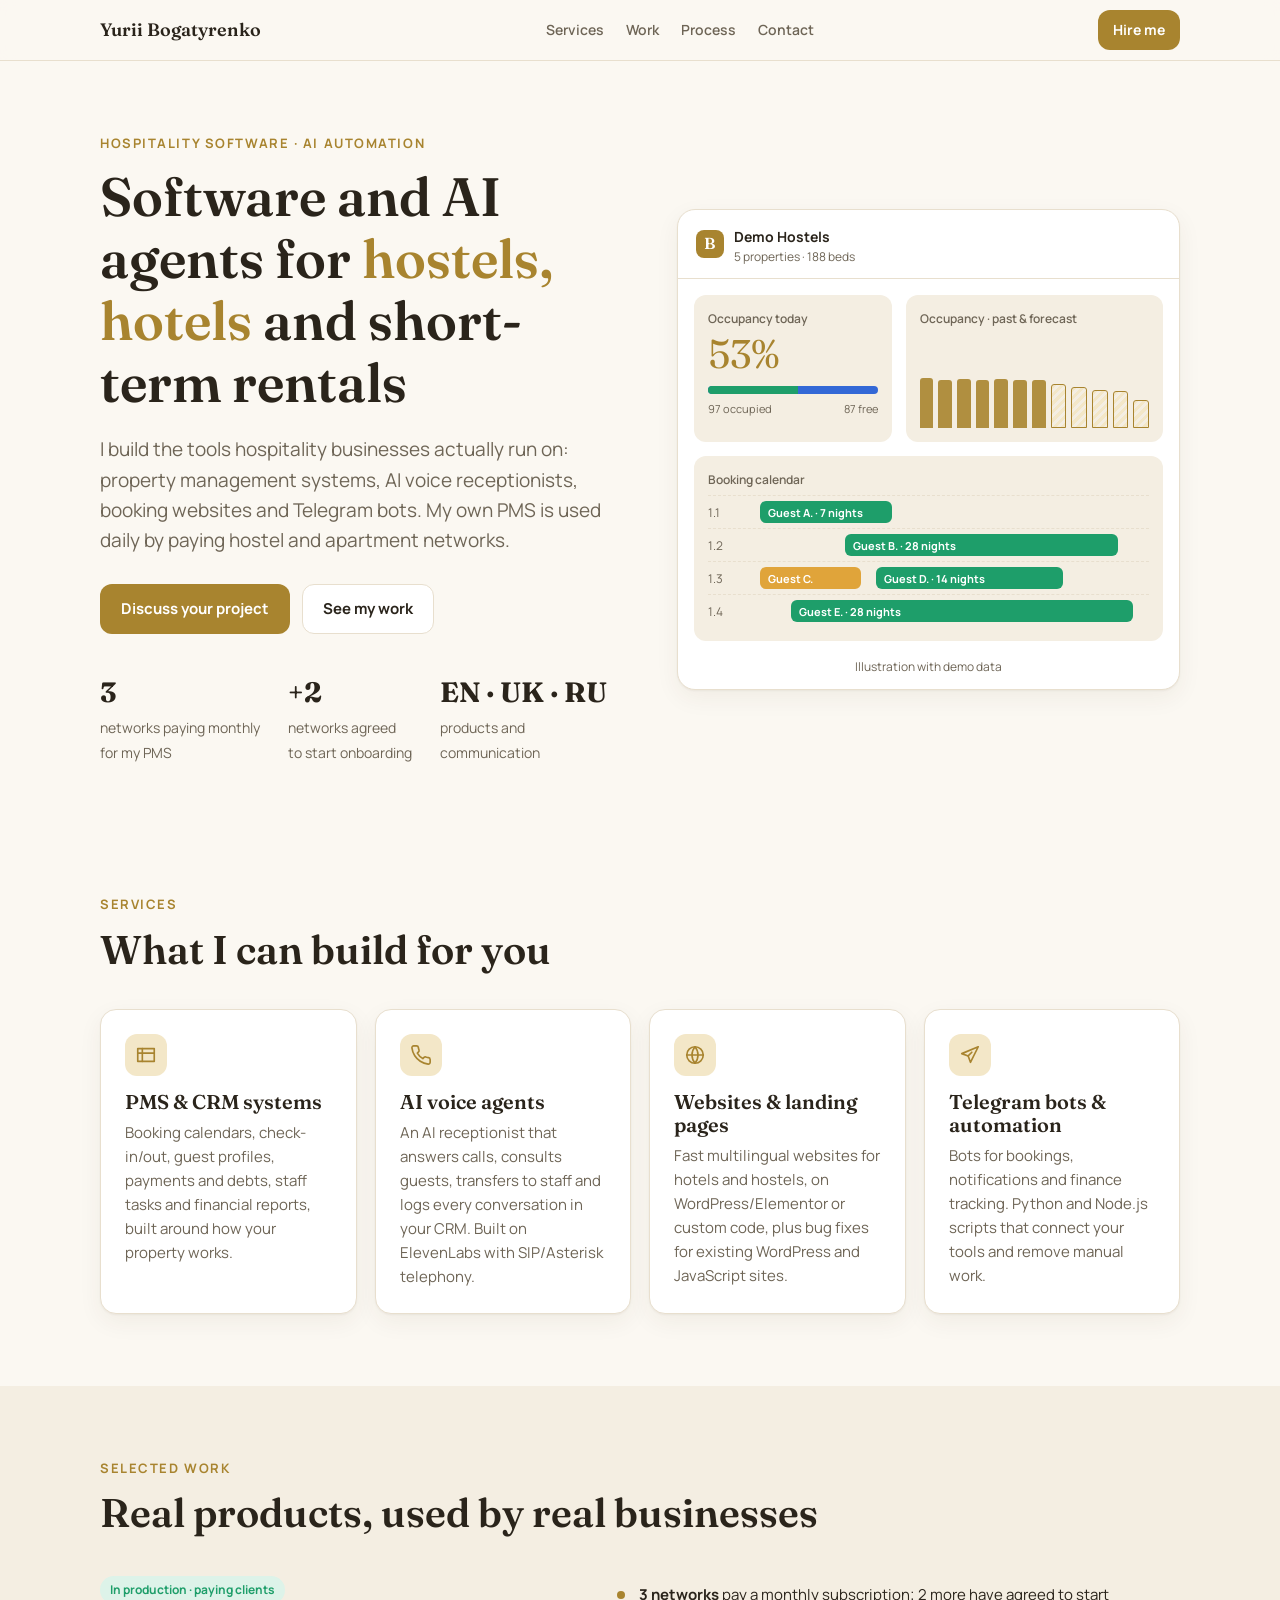
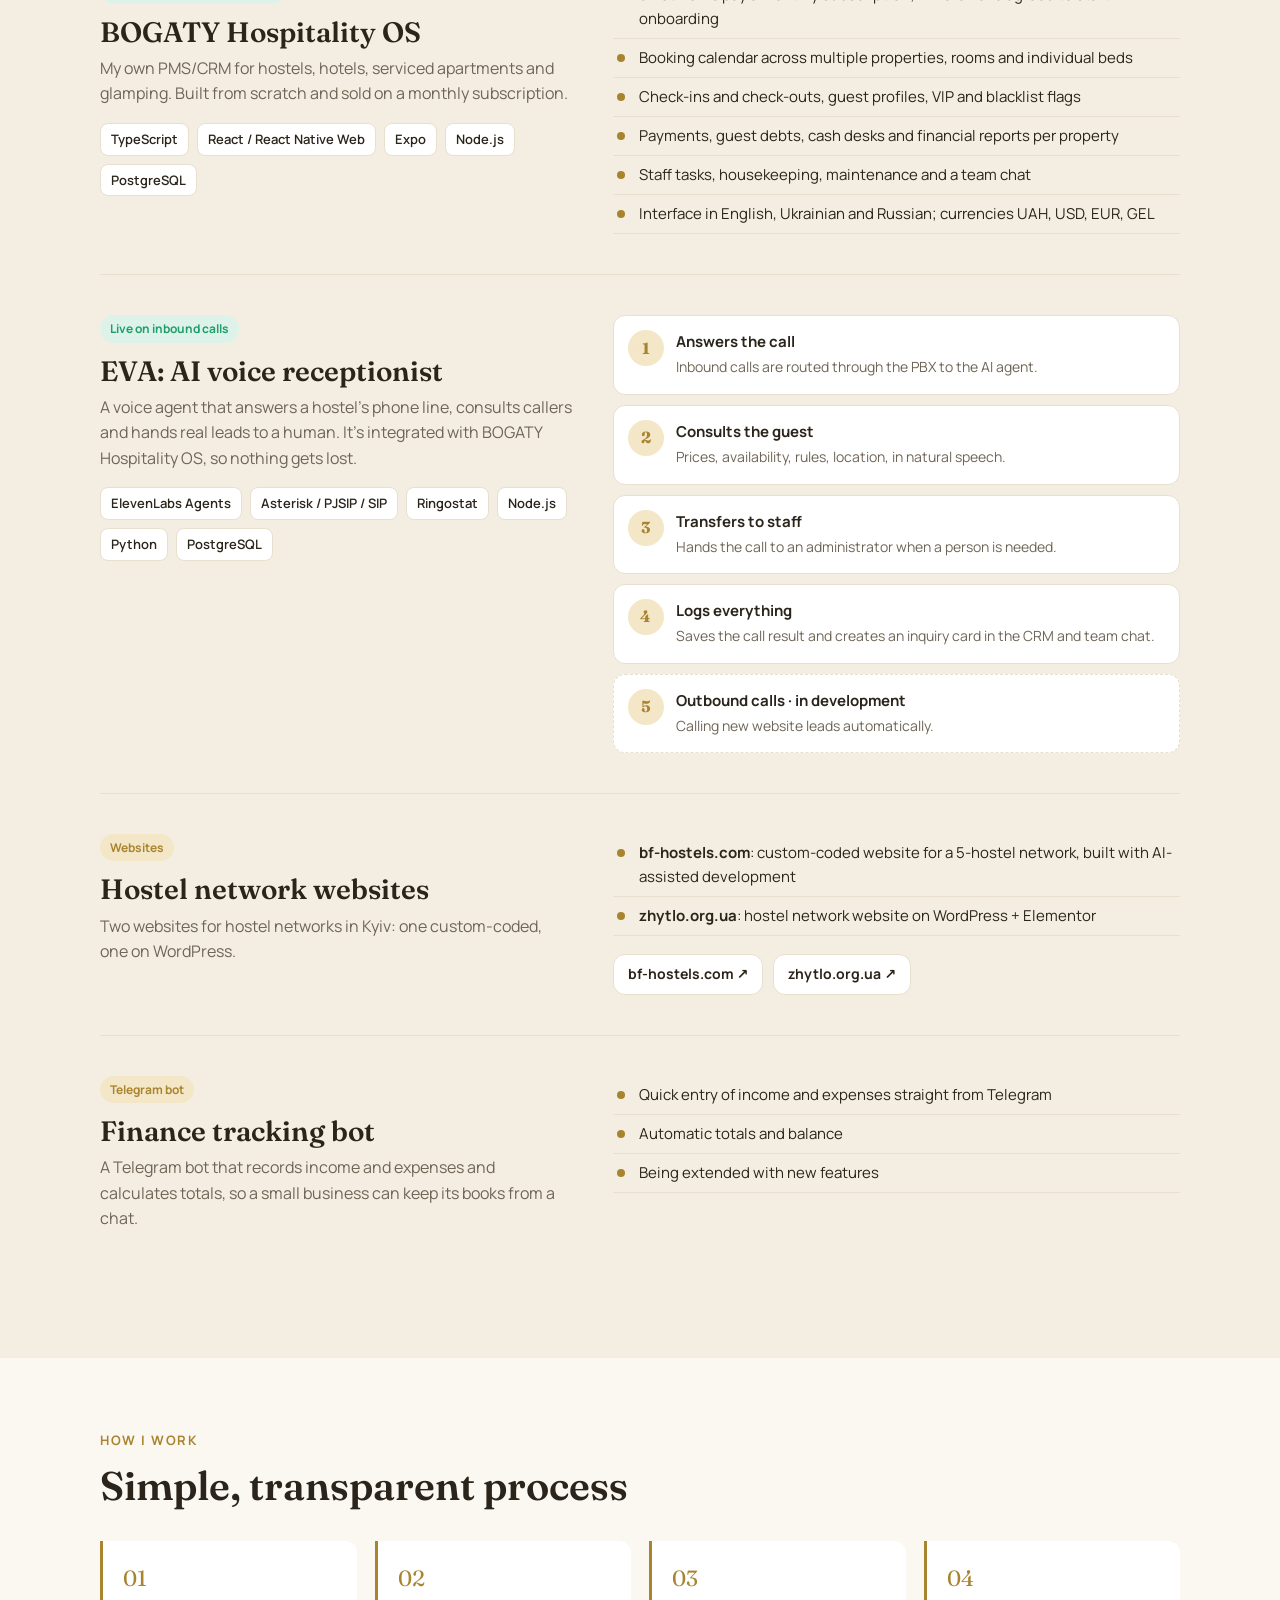
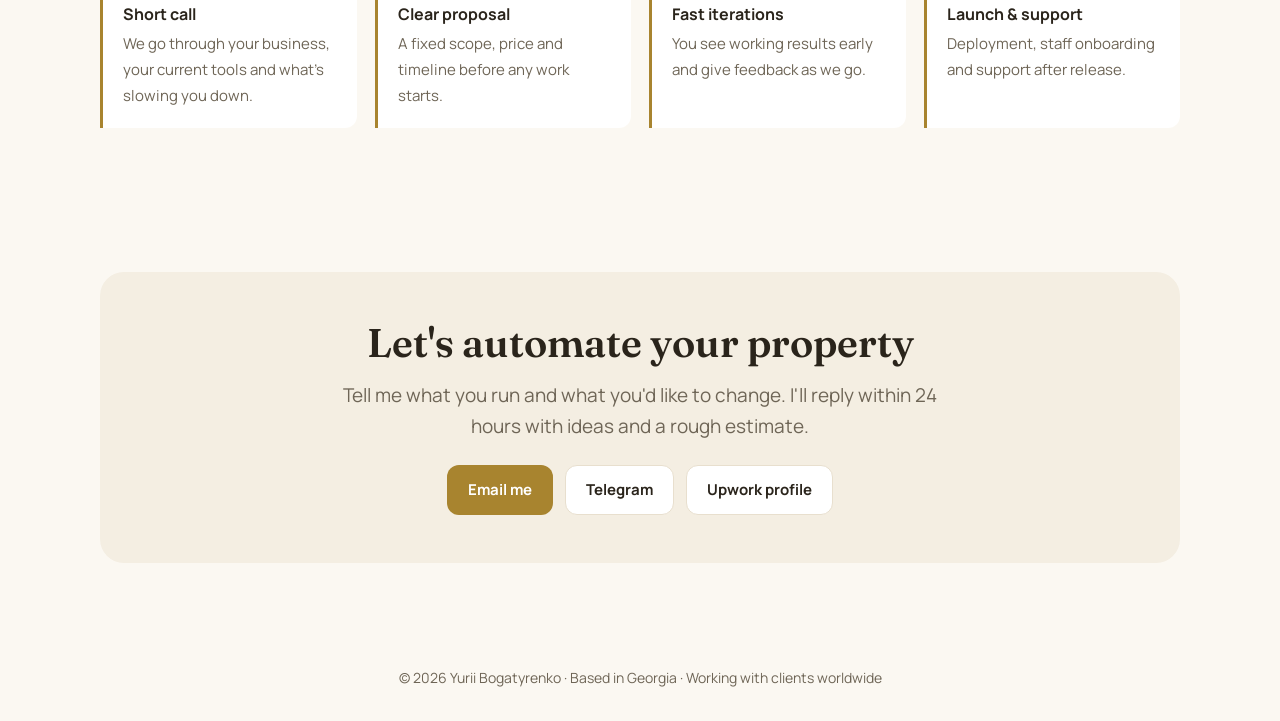
==== index.html @ 48b11d2b "Add English portfolio landing page Hospitality software & AI automation portfolio: BOGATY Hospitalit" ====
<!doctype html>
<html lang="en">
<head>
<meta charset="utf-8">
<meta name="viewport" content="width=device-width, initial-scale=1">
<title>Yurii Bogatyrenko — Hospitality Software & AI Automation</title>
<meta name="description" content="I build software and AI automation for hostels, hotels and short-term rentals: PMS/CRM systems, AI voice agents, booking websites and Telegram bots.">
<meta property="og:title" content="Yurii Bogatyrenko — Hospitality Software & AI Automation">
<meta property="og:description" content="Creator of BOGATY Hospitality OS and the EVA AI voice agent. Websites, Telegram bots and automation for hospitality businesses.">
<link rel="preconnect" href="https://fonts.googleapis.com">
<link rel="preconnect" href="https://fonts.gstatic.com" crossorigin>
<link href="https://fonts.googleapis.com/css2?family=Fraunces:opsz,wght@9..144,500;9..144,600&family=Manrope:wght@400;500;600;700&display=swap" rel="stylesheet">
<style>
:root{
  --bg:#FBF8F2; --surface:#FFFFFF; --surface-2:#F4EEE2; --ink:#2A241B; --muted:#6E6556;
  --line:#E8DFCE; --gold:#A8842F; --gold-soft:#F3E7C8; --green:#1E9E6A; --green-soft:#DDF3E9;
  --blue:#3368D6; --shadow:0 1px 2px rgba(60,45,20,.05),0 8px 24px rgba(60,45,20,.06);
}
@media (prefers-color-scheme: dark){
  :root:not([data-theme="light"]){
    --bg:#16130F; --surface:#1F1B16; --surface-2:#29241D; --ink:#F2ECE1; --muted:#B0A693;
    --line:#3A3328; --gold:#D6B05A; --gold-soft:#3A3020; --green:#3CC48A; --green-soft:#1D3A2D;
    --blue:#6E97F0; --shadow:0 1px 2px rgba(0,0,0,.3),0 8px 24px rgba(0,0,0,.25);
  }
}
*{box-sizing:border-box}
html{scroll-behavior:smooth}
body{margin:0;background:var(--bg);color:var(--ink);font:16px/1.6 Manrope,system-ui,sans-serif;-webkit-font-smoothing:antialiased}
a{color:var(--gold)}
h1,h2,h3{font-family:Fraunces,Georgia,serif;font-weight:600;line-height:1.15;margin:0}
.wrap{max-width:1120px;margin:0 auto;padding:0 20px}
section{padding:72px 0}
.eyebrow{font-size:13px;font-weight:700;letter-spacing:.12em;text-transform:uppercase;color:var(--gold);margin-bottom:12px}
.lead{font-size:19px;color:var(--muted);max-width:640px}

/* nav */
nav{position:sticky;top:0;z-index:10;background:color-mix(in srgb,var(--bg) 88%,transparent);backdrop-filter:blur(8px);border-bottom:1px solid var(--line)}
nav .wrap{display:flex;align-items:center;justify-content:space-between;height:60px;gap:16px}
.brand{font-family:Fraunces,serif;font-weight:600;font-size:18px;color:var(--ink);text-decoration:none}
.nav-links{display:flex;gap:22px}
.nav-links a{color:var(--muted);text-decoration:none;font-weight:600;font-size:14px}
.nav-links a:hover{color:var(--ink)}
@media (max-width:720px){.nav-links{display:none}}

.btn{display:inline-flex;align-items:center;gap:8px;padding:12px 20px;border-radius:12px;font-weight:700;text-decoration:none;font-size:15px;border:1px solid transparent}
.btn-primary{background:var(--gold);color:#fff}
.btn-primary:hover{filter:brightness(1.07)}
.btn-ghost{border-color:var(--line);color:var(--ink);background:var(--surface)}
.btn-sm{padding:8px 14px;font-size:14px}

/* hero */
.hero{padding:72px 0 56px}
.hero-grid{display:grid;grid-template-columns:1.05fr 1fr;gap:48px;align-items:center}
.hero h1{font-size:clamp(34px,5vw,54px);margin-bottom:20px}
.hero h1 em{font-style:normal;color:var(--gold)}
.hero .cta{display:flex;flex-wrap:wrap;gap:12px;margin-top:28px}
.facts{display:flex;flex-wrap:wrap;gap:28px;margin-top:36px}
.fact b{display:block;font-family:Fraunces,serif;font-size:28px}
.fact span{font-size:14px;color:var(--muted)}
@media (max-width:900px){.hero-grid{grid-template-columns:1fr}}

/* mock dashboard */
.mock{background:var(--surface);border:1px solid var(--line);border-radius:18px;box-shadow:var(--shadow);overflow:hidden}
.mock-top{display:flex;align-items:center;gap:10px;padding:14px 18px;border-bottom:1px solid var(--line)}
.mock-logo{width:28px;height:28px;border-radius:8px;background:var(--gold);color:#fff;display:grid;place-items:center;font-family:Fraunces,serif;font-weight:600}
.mock-top small{color:var(--muted);display:block;font-size:12px;line-height:1.2}
.mock-top strong{font-size:14px}
.mock-body{display:grid;grid-template-columns:1fr 1.3fr;gap:14px;padding:16px}
.card{background:var(--surface-2);border-radius:12px;padding:14px}
.card h4{margin:0 0 6px;font-size:12px;color:var(--muted);font-weight:600}
.big{font-family:Fraunces,serif;font-size:40px;color:var(--gold);line-height:1}
.bar{height:8px;border-radius:99px;background:var(--blue);overflow:hidden;margin-top:12px}
.bar i{display:block;height:100%;width:53%;background:var(--green)}
.legend{display:flex;justify-content:space-between;font-size:11px;color:var(--muted);margin-top:6px}
.chart{display:flex;align-items:flex-end;gap:5px;height:92px;margin-top:8px}
.chart i{flex:1;background:var(--gold);border-radius:3px 3px 0 0;opacity:.9}
.chart i.f{background:repeating-linear-gradient(135deg,var(--gold-soft) 0 3px,transparent 3px 6px);border:1px solid var(--gold);opacity:1}
.grid-mock{grid-column:1/-1}
.row{display:grid;grid-template-columns:44px 1fr;align-items:center;gap:8px;font-size:12px;color:var(--muted);padding:5px 0;border-top:1px dashed var(--line)}
.lane{position:relative;height:22px}
.lane span{position:absolute;top:0;height:22px;border-radius:6px;background:var(--green);color:#fff;font-size:11px;font-weight:700;padding:3px 8px;white-space:nowrap;overflow:hidden}
.lane span.o{background:#E0A43A}
.mock-note{font-size:12px;color:var(--muted);text-align:center;padding:0 0 12px}
@media (max-width:520px){.mock-body{grid-template-columns:1fr}}

/* services */
.cards{display:grid;grid-template-columns:repeat(auto-fit,minmax(240px,1fr));gap:18px;margin-top:36px}
.svc{background:var(--surface);border:1px solid var(--line);border-radius:16px;padding:24px;box-shadow:var(--shadow)}
.svc .ic{width:42px;height:42px;border-radius:12px;background:var(--gold-soft);display:grid;place-items:center;margin-bottom:14px}
.svc .ic svg{width:22px;height:22px;stroke:var(--gold);fill:none;stroke-width:1.8;stroke-linecap:round;stroke-linejoin:round}
.svc h3{font-size:20px;margin-bottom:8px}
.svc p{margin:0;color:var(--muted);font-size:15px}

/* cases */
.case{display:grid;grid-template-columns:1fr 1.2fr;gap:40px;padding:40px 0;border-top:1px solid var(--line)}
.case:first-of-type{border-top:0}
.case h3{font-size:28px;margin-bottom:8px}
.tag{display:inline-block;font-size:12px;font-weight:700;padding:4px 10px;border-radius:99px;background:var(--gold-soft);color:var(--gold);margin-bottom:12px}
.tag.live{background:var(--green-soft);color:var(--green)}
.case p{color:var(--muted);margin:0 0 14px}
.case ul{margin:0;padding:0;list-style:none}
.case li{padding:7px 0 7px 26px;position:relative;border-bottom:1px solid var(--line);font-size:15px}
.case li::before{content:"";position:absolute;left:4px;top:15px;width:8px;height:8px;border-radius:50%;background:var(--gold)}
.stack{display:flex;flex-wrap:wrap;gap:8px;margin-top:16px}
.stack span{font-size:13px;font-weight:600;padding:5px 10px;border-radius:8px;border:1px solid var(--line);background:var(--surface)}
.case-links{display:flex;flex-wrap:wrap;gap:10px;margin-top:18px}
@media (max-width:820px){.case{grid-template-columns:1fr;gap:20px}}

/* eva flow */
.flow{display:grid;gap:10px}
.step{display:grid;grid-template-columns:36px 1fr;gap:12px;align-items:start;background:var(--surface);border:1px solid var(--line);border-radius:12px;padding:14px}
.step b{width:36px;height:36px;border-radius:50%;background:var(--gold-soft);color:var(--gold);display:grid;place-items:center;font-family:Fraunces,serif}
.step strong{display:block;font-size:15px}
.step span{font-size:14px;color:var(--muted)}
.step.soon{border-style:dashed}

/* small projects */
.mini{display:grid;grid-template-columns:repeat(auto-fit,minmax(280px,1fr));gap:18px;margin-top:32px}

/* process */
.steps{display:grid;grid-template-columns:repeat(auto-fit,minmax(200px,1fr));gap:18px;margin-top:32px;counter-reset:s}
.steps div{padding:20px;border-left:3px solid var(--gold);background:var(--surface);border-radius:0 12px 12px 0}
.steps div::before{counter-increment:s;content:"0" counter(s);font-family:Fraunces,serif;color:var(--gold);font-size:22px;display:block;margin-bottom:6px}
.steps strong{display:block;margin-bottom:4px}
.steps span{color:var(--muted);font-size:15px}

/* contact */
.contact{background:var(--surface-2);border-radius:24px;padding:48px;text-align:center}
.contact .cta{display:flex;flex-wrap:wrap;justify-content:center;gap:12px;margin-top:24px}
.contact .lead{margin:14px auto 0}
@media (max-width:600px){.contact{padding:32px 20px}}
footer{padding:32px 0;color:var(--muted);font-size:14px;text-align:center}
</style>
</head>
<body>

<nav>
  <div class="wrap">
    <a class="brand" href="#">Yurii Bogatyrenko</a>
    <div class="nav-links">
      <a href="#services">Services</a>
      <a href="#work">Work</a>
      <a href="#process">Process</a>
      <a href="#contact">Contact</a>
    </div>
    <a class="btn btn-primary btn-sm" href="#contact">Hire me</a>
  </div>
</nav>

<header class="hero">
  <div class="wrap hero-grid">
    <div>
      <div class="eyebrow">Hospitality software · AI automation</div>
      <h1>Software and AI agents for <em>hostels, hotels</em> and short-term rentals</h1>
      <p class="lead">I build the tools hospitality businesses actually run on: property management systems, AI voice receptionists, booking websites and Telegram bots. My own PMS is used daily by paying hostel and apartment networks.</p>
      <div class="cta">
        <a class="btn btn-primary" href="#contact">Discuss your project</a>
        <a class="btn btn-ghost" href="#work">See my work</a>
      </div>
      <div class="facts">
        <div class="fact"><b>3</b><span>networks paying monthly<br>for my PMS</span></div>
        <div class="fact"><b>+2</b><span>networks agreed<br>to start onboarding</span></div>
        <div class="fact"><b>EN · UK · RU</b><span>products and<br>communication</span></div>
      </div>
    </div>

    <figure class="mock" aria-label="Illustration of the BOGATY Hospitality OS dashboard with demo data" style="margin:0">
      <div class="mock-top">
        <div class="mock-logo">B</div>
        <div><strong>Demo Hostels</strong><small>5 properties · 188 beds</small></div>
      </div>
      <div class="mock-body">
        <div class="card">
          <h4>Occupancy today</h4>
          <div class="big">53%</div>
          <div class="bar"><i></i></div>
          <div class="legend"><span>97 occupied</span><span>87 free</span></div>
        </div>
        <div class="card">
          <h4>Occupancy · past &amp; forecast</h4>
          <div class="chart">
            <i style="height:55%"></i><i style="height:53%"></i><i style="height:54%"></i><i style="height:53%"></i><i style="height:54%"></i><i style="height:53%"></i><i style="height:53%"></i>
            <i class="f" style="height:48%"></i><i class="f" style="height:45%"></i><i class="f" style="height:42%"></i><i class="f" style="height:40%"></i><i class="f" style="height:31%"></i>
          </div>
        </div>
        <div class="card grid-mock">
          <h4>Booking calendar</h4>
          <div class="row"><span>1.1</span><div class="lane"><span style="left:0;width:34%">Guest A. · 7 nights</span></div></div>
          <div class="row"><span>1.2</span><div class="lane"><span style="left:22%;width:70%">Guest B. · 28 nights</span></div></div>
          <div class="row"><span>1.3</span><div class="lane"><span class="o" style="left:0;width:26%">Guest C.</span><span style="left:30%;width:48%">Guest D. · 14 nights</span></div></div>
          <div class="row"><span>1.4</span><div class="lane"><span style="left:8%;width:88%">Guest E. · 28 nights</span></div></div>
        </div>
      </div>
      <figcaption class="mock-note">Illustration with demo data</figcaption>
    </figure>
  </div>
</header>

<section id="services">
  <div class="wrap">
    <div class="eyebrow">Services</div>
    <h2 style="font-size:clamp(28px,4vw,40px)">What I can build for you</h2>
    <div class="cards">
      <div class="svc">
        <div class="ic"><svg viewBox="0 0 24 24"><path d="M3 5h18v14H3z"/><path d="M3 10h18M8 5v14"/></svg></div>
        <h3>PMS &amp; CRM systems</h3>
        <p>Booking calendars, check-in/out, guest profiles, payments and debts, staff tasks and financial reports, built around how your property works.</p>
      </div>
      <div class="svc">
        <div class="ic"><svg viewBox="0 0 24 24"><path d="M22 16.9v3a2 2 0 0 1-2.2 2 19.8 19.8 0 0 1-8.6-3.1 19.5 19.5 0 0 1-6-6A19.8 19.8 0 0 1 2.1 4.2 2 2 0 0 1 4.1 2h3a2 2 0 0 1 2 1.7c.1 1 .4 1.9.7 2.8a2 2 0 0 1-.5 2.1L8 9.9a16 16 0 0 0 6 6l1.3-1.3a2 2 0 0 1 2.1-.4c.9.3 1.8.6 2.8.7a2 2 0 0 1 1.7 2z"/></svg></div>
        <h3>AI voice agents</h3>
        <p>An AI receptionist that answers calls, consults guests, transfers to staff and logs every conversation in your CRM. Built on ElevenLabs with SIP/Asterisk telephony.</p>
      </div>
      <div class="svc">
        <div class="ic"><svg viewBox="0 0 24 24"><circle cx="12" cy="12" r="9"/><path d="M3 12h18M12 3a14 14 0 0 1 0 18M12 3a14 14 0 0 0 0 18"/></svg></div>
        <h3>Websites &amp; landing pages</h3>
        <p>Fast multilingual websites for hotels and hostels, on WordPress/Elementor or custom code, plus bug fixes for existing WordPress and JavaScript sites.</p>
      </div>
      <div class="svc">
        <div class="ic"><svg viewBox="0 0 24 24"><path d="M21 3 3 10.5l7 2.5 2.5 7z"/><path d="m10 13 4-4"/></svg></div>
        <h3>Telegram bots &amp; automation</h3>
        <p>Bots for bookings, notifications and finance tracking. Python and Node.js scripts that connect your tools and remove manual work.</p>
      </div>
    </div>
  </div>
</section>

<section id="work" style="background:var(--surface-2)">
  <div class="wrap">
    <div class="eyebrow">Selected work</div>
    <h2 style="font-size:clamp(28px,4vw,40px)">Real products, used by real businesses</h2>

    <article class="case">
      <div>
        <span class="tag live">In production · paying clients</span>
        <h3>BOGATY Hospitality OS</h3>
        <p>My own PMS/CRM for hostels, hotels, serviced apartments and glamping. Built from scratch and sold on a monthly subscription.</p>
        <div class="stack"><span>TypeScript</span><span>React / React Native Web</span><span>Expo</span><span>Node.js</span><span>PostgreSQL</span></div>
      </div>
      <div>
        <ul>
          <li><b>3 networks</b> pay a monthly subscription; 2 more have agreed to start onboarding</li>
          <li>Booking calendar across multiple properties, rooms and individual beds</li>
          <li>Check-ins and check-outs, guest profiles, VIP and blacklist flags</li>
          <li>Payments, guest debts, cash desks and financial reports per property</li>
          <li>Staff tasks, housekeeping, maintenance and a team chat</li>
          <li>Interface in English, Ukrainian and Russian; currencies UAH, USD, EUR, GEL</li>
        </ul>
      </div>
    </article>

    <article class="case">
      <div>
        <span class="tag live">Live on inbound calls</span>
        <h3>EVA: AI voice receptionist</h3>
        <p>A voice agent that answers a hostel's phone line, consults callers and hands real leads to a human. It's integrated with BOGATY Hospitality OS, so nothing gets lost.</p>
        <div class="stack"><span>ElevenLabs Agents</span><span>Asterisk / PJSIP / SIP</span><span>Ringostat</span><span>Node.js</span><span>Python</span><span>PostgreSQL</span></div>
      </div>
      <div class="flow">
        <div class="step"><b>1</b><div><strong>Answers the call</strong><span>Inbound calls are routed through the PBX to the AI agent.</span></div></div>
        <div class="step"><b>2</b><div><strong>Consults the guest</strong><span>Prices, availability, rules, location, in natural speech.</span></div></div>
        <div class="step"><b>3</b><div><strong>Transfers to staff</strong><span>Hands the call to an administrator when a person is needed.</span></div></div>
        <div class="step"><b>4</b><div><strong>Logs everything</strong><span>Saves the call result and creates an inquiry card in the CRM and team chat.</span></div></div>
        <div class="step soon"><b>5</b><div><strong>Outbound calls · in development</strong><span>Calling new website leads automatically.</span></div></div>
      </div>
    </article>

    <article class="case">
      <div>
        <span class="tag">Websites</span>
        <h3>Hostel network websites</h3>
        <p>Two websites for hostel networks in Kyiv: one custom-coded, one on WordPress.</p>
      </div>
      <div>
        <ul>
          <li><b>bf-hostels.com</b>: custom-coded website for a 5-hostel network, built with AI-assisted development</li>
          <li><b>zhytlo.org.ua</b>: hostel network website on WordPress + Elementor</li>
        </ul>
        <div class="case-links">
          <a class="btn btn-ghost btn-sm" href="https://bf-hostels.com/" target="_blank" rel="noopener">bf-hostels.com ↗</a>
          <a class="btn btn-ghost btn-sm" href="https://zhytlo.org.ua/" target="_blank" rel="noopener">zhytlo.org.ua ↗</a>
        </div>
      </div>
    </article>

    <article class="case">
      <div>
        <span class="tag">Telegram bot</span>
        <h3>Finance tracking bot</h3>
        <p>A Telegram bot that records income and expenses and calculates totals, so a small business can keep its books from a chat.</p>
      </div>
      <div>
        <ul>
          <li>Quick entry of income and expenses straight from Telegram</li>
          <li>Automatic totals and balance</li>
          <li>Being extended with new features</li>
        </ul>
      </div>
    </article>
  </div>
</section>

<section id="process">
  <div class="wrap">
    <div class="eyebrow">How I work</div>
    <h2 style="font-size:clamp(28px,4vw,40px)">Simple, transparent process</h2>
    <div class="steps">
      <div><strong>Short call</strong><span>We go through your business, your current tools and what's slowing you down.</span></div>
      <div><strong>Clear proposal</strong><span>A fixed scope, price and timeline before any work starts.</span></div>
      <div><strong>Fast iterations</strong><span>You see working results early and give feedback as we go.</span></div>
      <div><strong>Launch &amp; support</strong><span>Deployment, staff onboarding and support after release.</span></div>
    </div>
  </div>
</section>

<section id="contact">
  <div class="wrap">
    <div class="contact">
      <h2 style="font-size:clamp(28px,4vw,40px)">Let's automate your property</h2>
      <p class="lead">Tell me what you run and what you'd like to change. I'll reply within 24 hours with ideas and a rough estimate.</p>
      <div class="cta">
        <!-- TODO: replace the placeholder links below with real contacts -->
        <a class="btn btn-primary" href="mailto:YOUR_EMAIL">Email me</a>
        <a class="btn btn-ghost" href="https://t.me/YOUR_TELEGRAM" target="_blank" rel="noopener">Telegram</a>
        <a class="btn btn-ghost" href="#" target="_blank" rel="noopener">Upwork profile</a>
      </div>
    </div>
  </div>
</section>

<footer>
  <div class="wrap">© 2026 Yurii Bogatyrenko · Based in Georgia · Working with clients worldwide</div>
</footer>

</body>
</html>
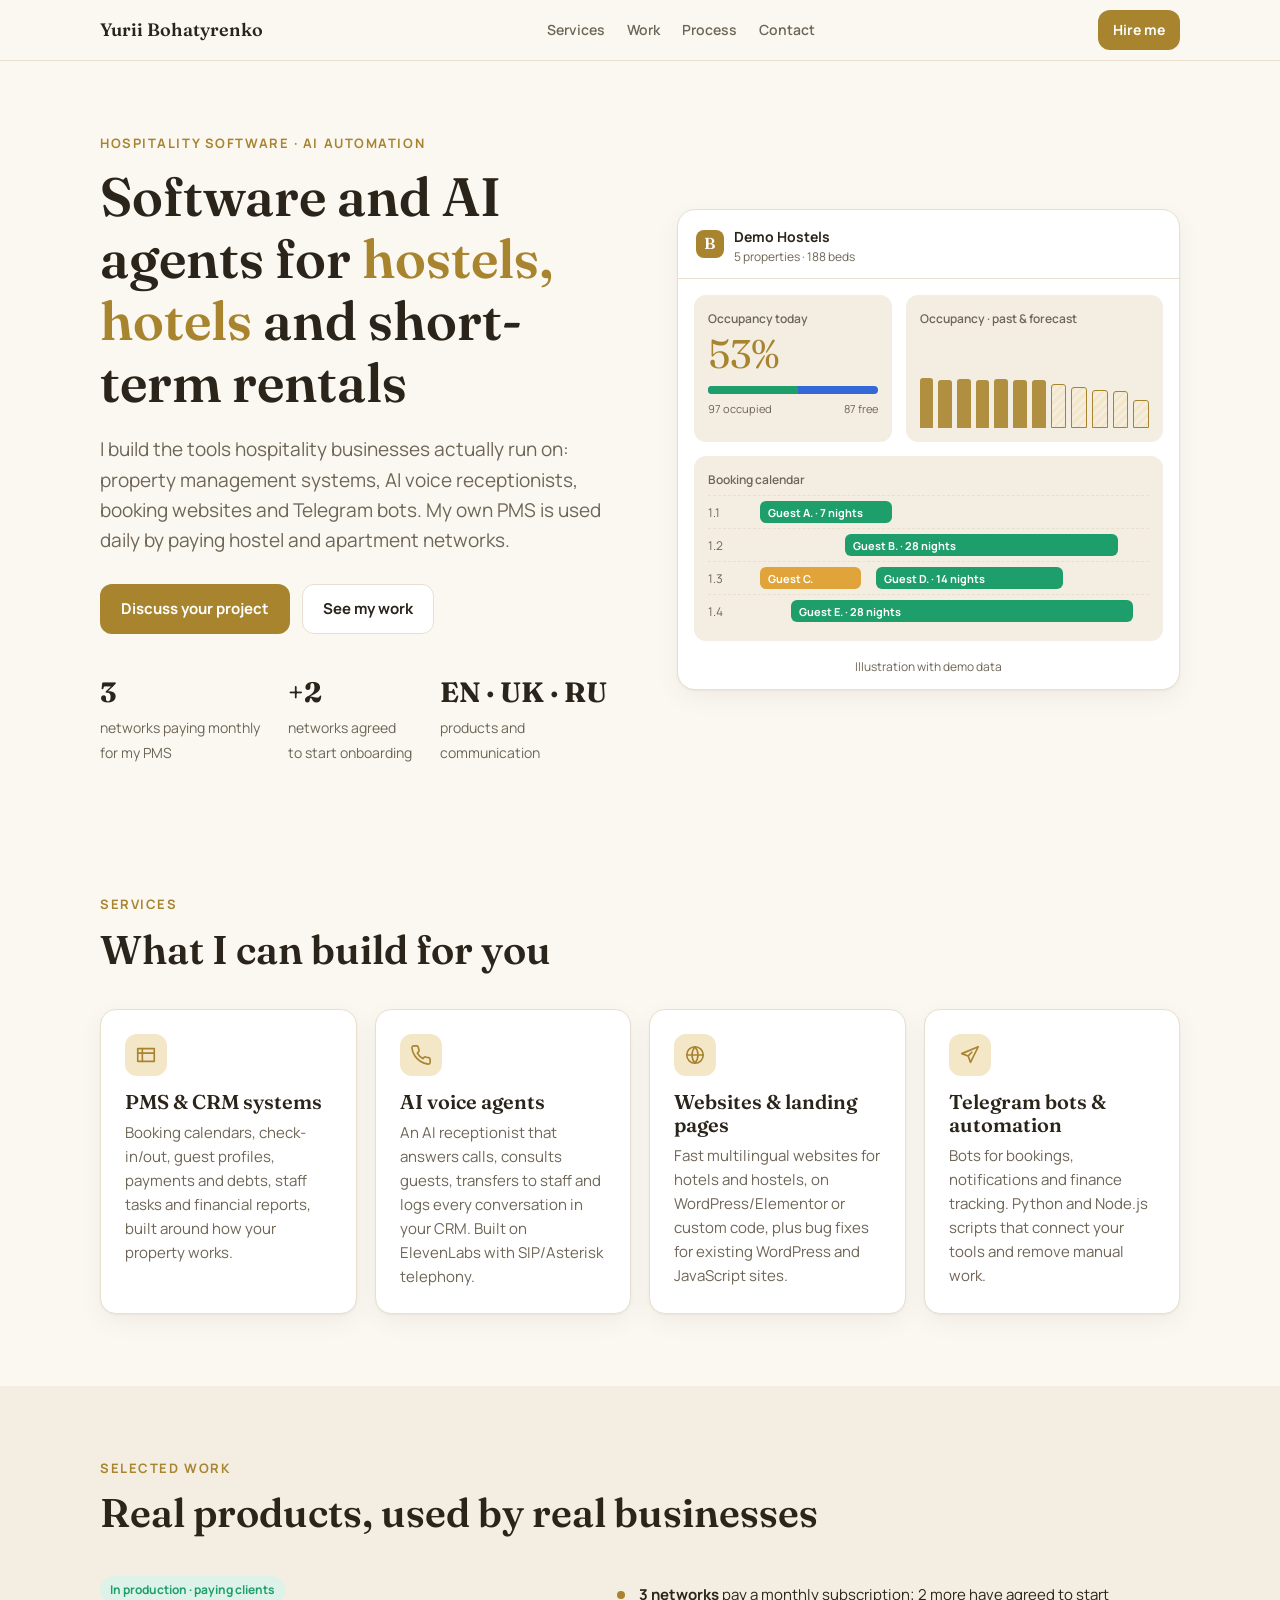
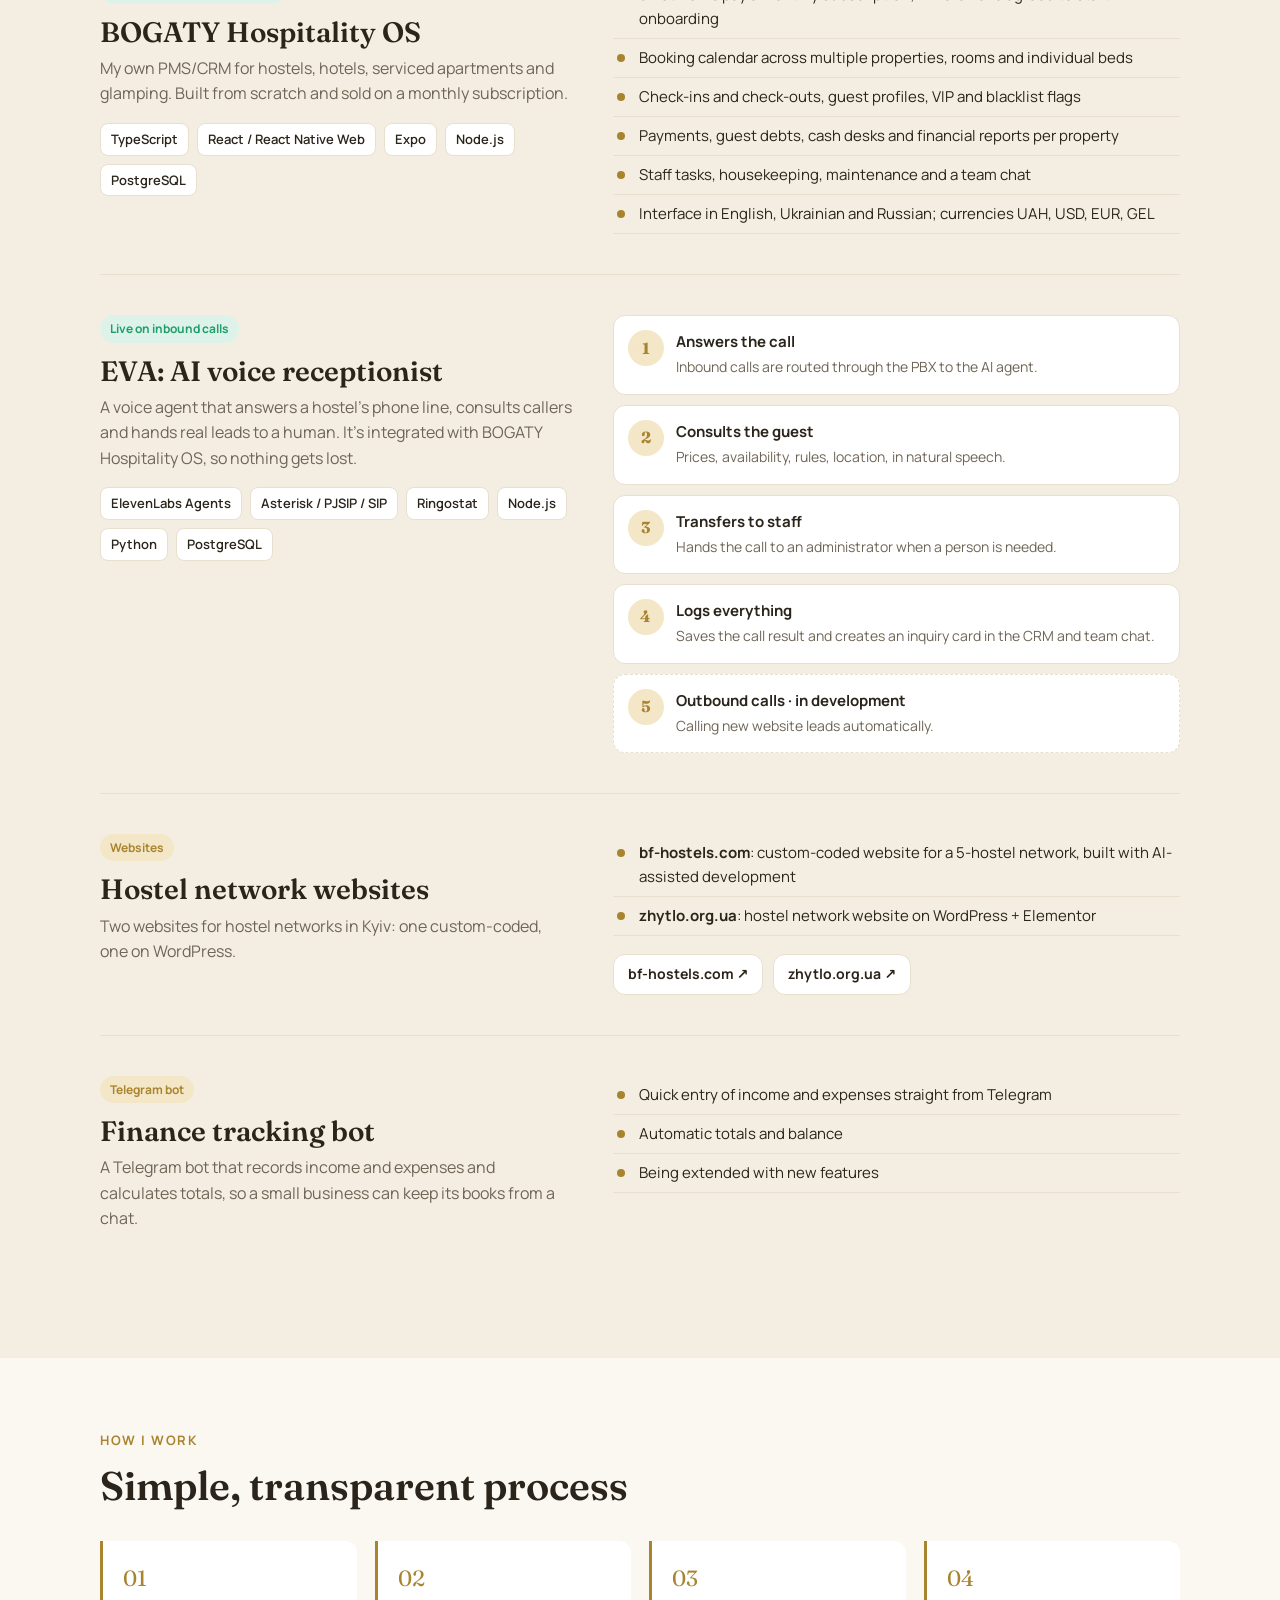
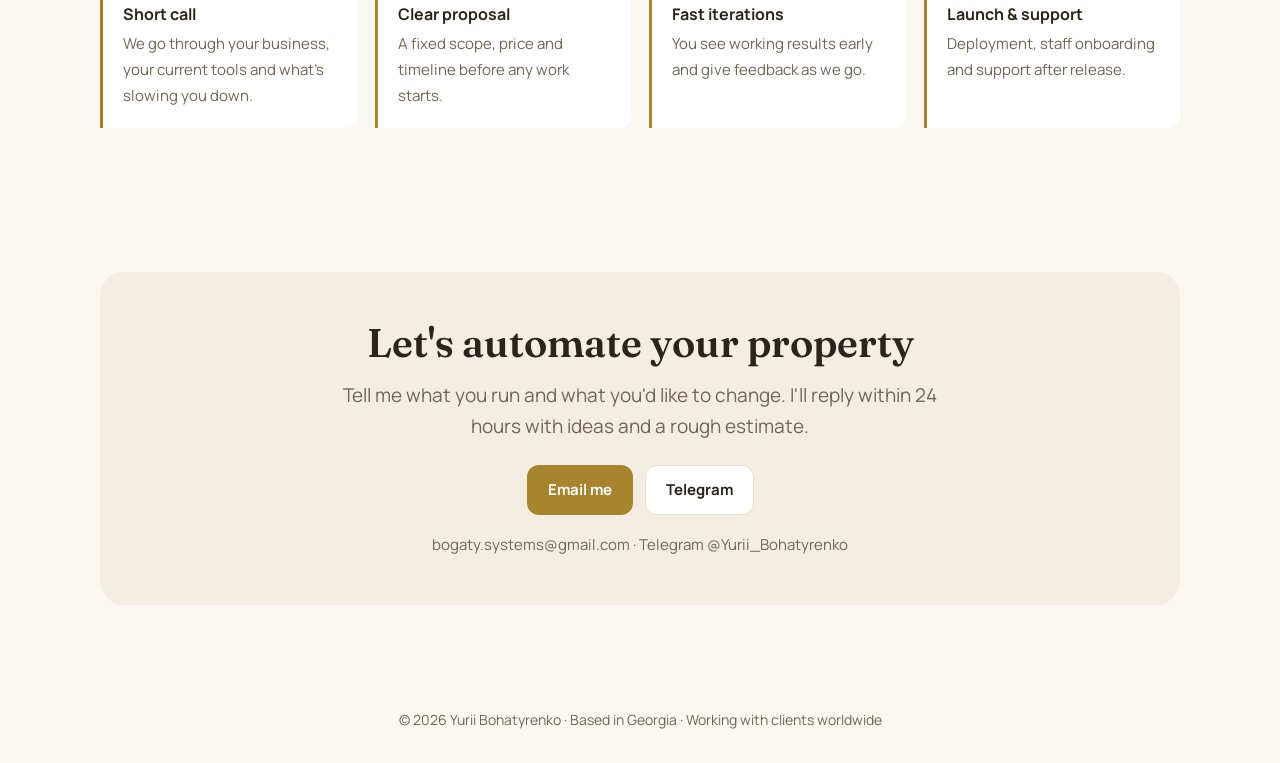
==== commit ac4dae2b: "Add real contacts and fix name spelling Co-Authored-By: Claude Opus 5.5 <noreply@anthropic.com> Clau" ====
--- a/index.html
+++ b/index.html
@@ -3,9 +3,9 @@
 <head>
 <meta charset="utf-8">
 <meta name="viewport" content="width=device-width, initial-scale=1">
-<title>Yurii Bogatyrenko — Hospitality Software & AI Automation</title>
+<title>Yurii Bohatyrenko — Hospitality Software & AI Automation</title>
 <meta name="description" content="I build software and AI automation for hostels, hotels and short-term rentals: PMS/CRM systems, AI voice agents, booking websites and Telegram bots.">
-<meta property="og:title" content="Yurii Bogatyrenko — Hospitality Software & AI Automation">
+<meta property="og:title" content="Yurii Bohatyrenko — Hospitality Software & AI Automation">
 <meta property="og:description" content="Creator of BOGATY Hospitality OS and the EVA AI voice agent. Websites, Telegram bots and automation for hospitality businesses.">
 <link rel="preconnect" href="https://fonts.googleapis.com">
 <link rel="preconnect" href="https://fonts.gstatic.com" crossorigin>
@@ -136,7 +136,7 @@
 
 <nav>
   <div class="wrap">
-    <a class="brand" href="#">Yurii Bogatyrenko</a>
+    <a class="brand" href="#">Yurii Bohatyrenko</a>
     <div class="nav-links">
       <a href="#services">Services</a>
       <a href="#work">Work</a>
@@ -319,17 +319,16 @@
       <h2 style="font-size:clamp(28px,4vw,40px)">Let's automate your property</h2>
       <p class="lead">Tell me what you run and what you'd like to change. I'll reply within 24 hours with ideas and a rough estimate.</p>
       <div class="cta">
-        <!-- TODO: replace the placeholder links below with real contacts -->
-        <a class="btn btn-primary" href="mailto:YOUR_EMAIL">Email me</a>
-        <a class="btn btn-ghost" href="https://t.me/YOUR_TELEGRAM" target="_blank" rel="noopener">Telegram</a>
-        <a class="btn btn-ghost" href="#" target="_blank" rel="noopener">Upwork profile</a>
-      </div>
+        <a class="btn btn-primary" href="mailto:bogaty.systems@gmail.com">Email me</a>
+        <a class="btn btn-ghost" href="https://t.me/Yurii_Bohatyrenko" target="_blank" rel="noopener">Telegram</a>
+      </div>
+      <p style="margin:18px 0 0;color:var(--muted);font-size:15px">bogaty.systems@gmail.com · Telegram @Yurii_Bohatyrenko</p>
     </div>
   </div>
 </section>
 
 <footer>
-  <div class="wrap">© 2026 Yurii Bogatyrenko · Based in Georgia · Working with clients worldwide</div>
+  <div class="wrap">© 2026 Yurii Bohatyrenko · Based in Georgia · Working with clients worldwide</div>
 </footer>
 
 </body>
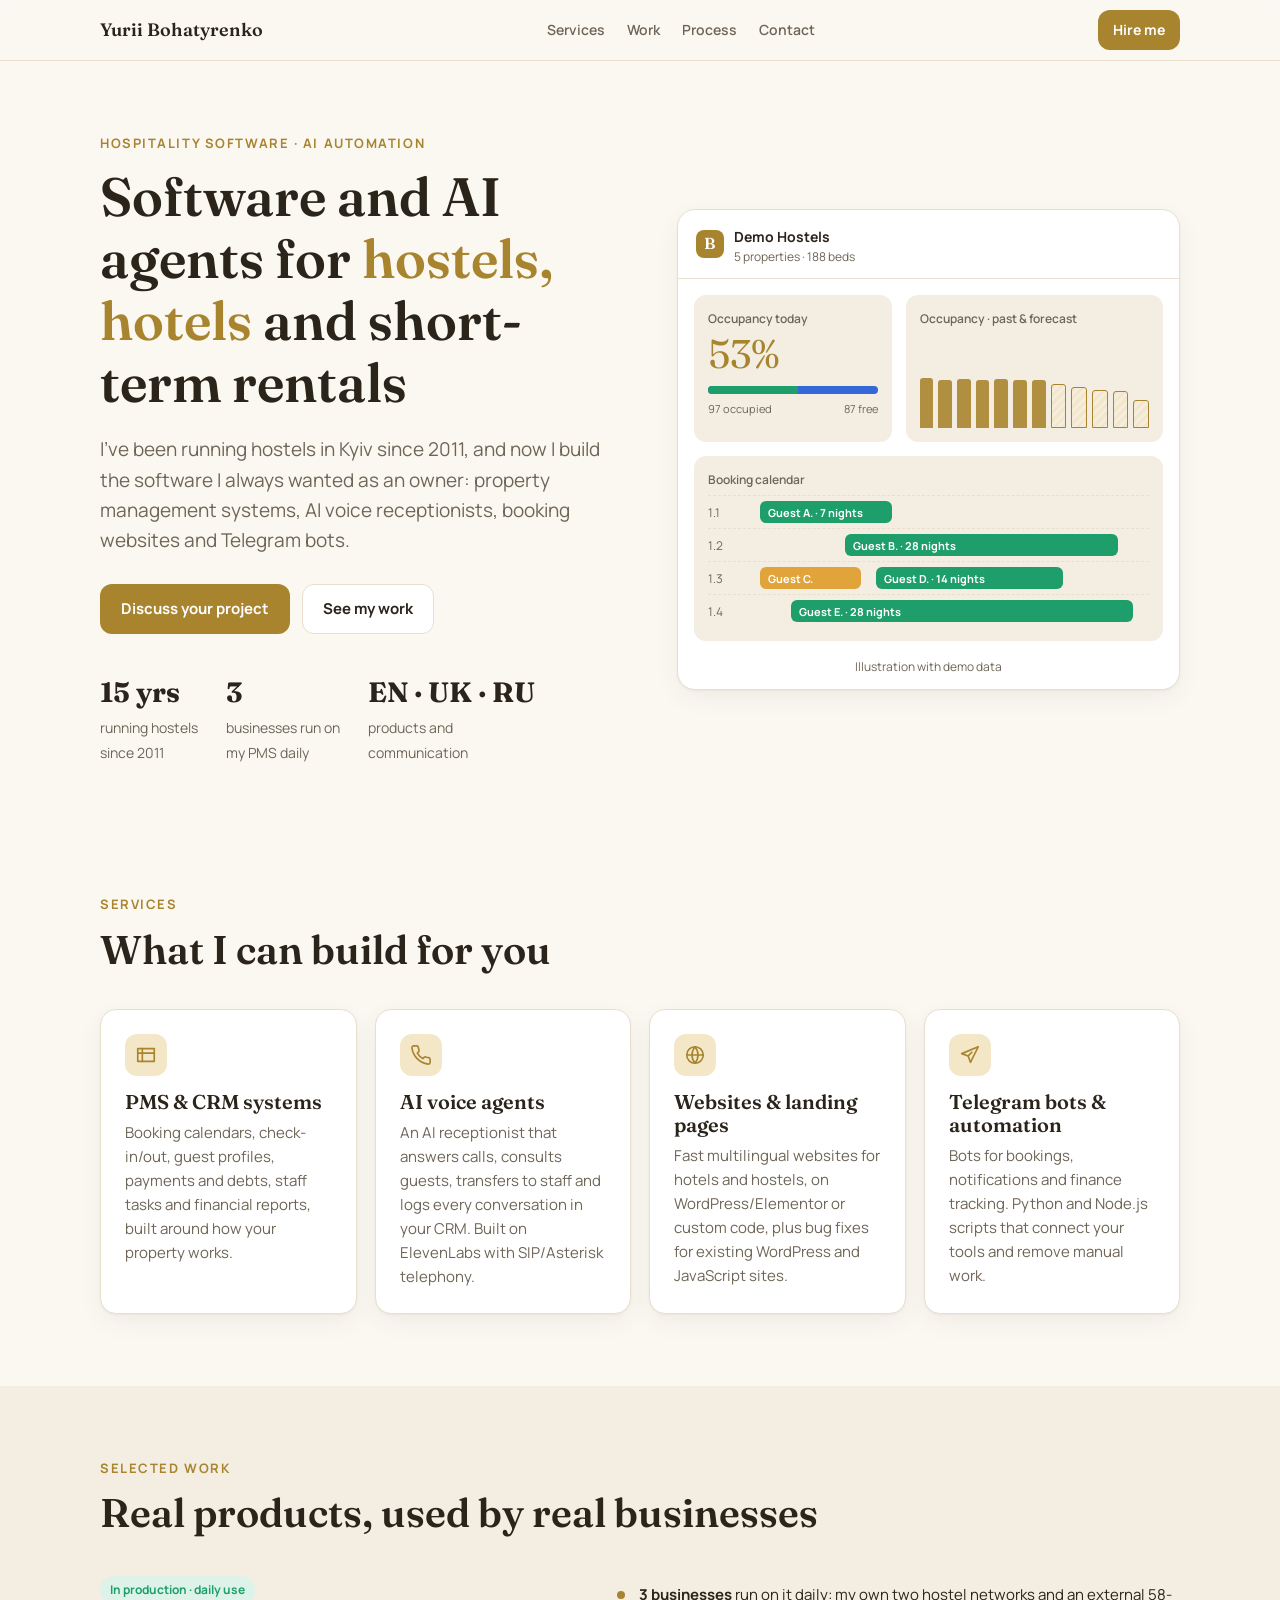
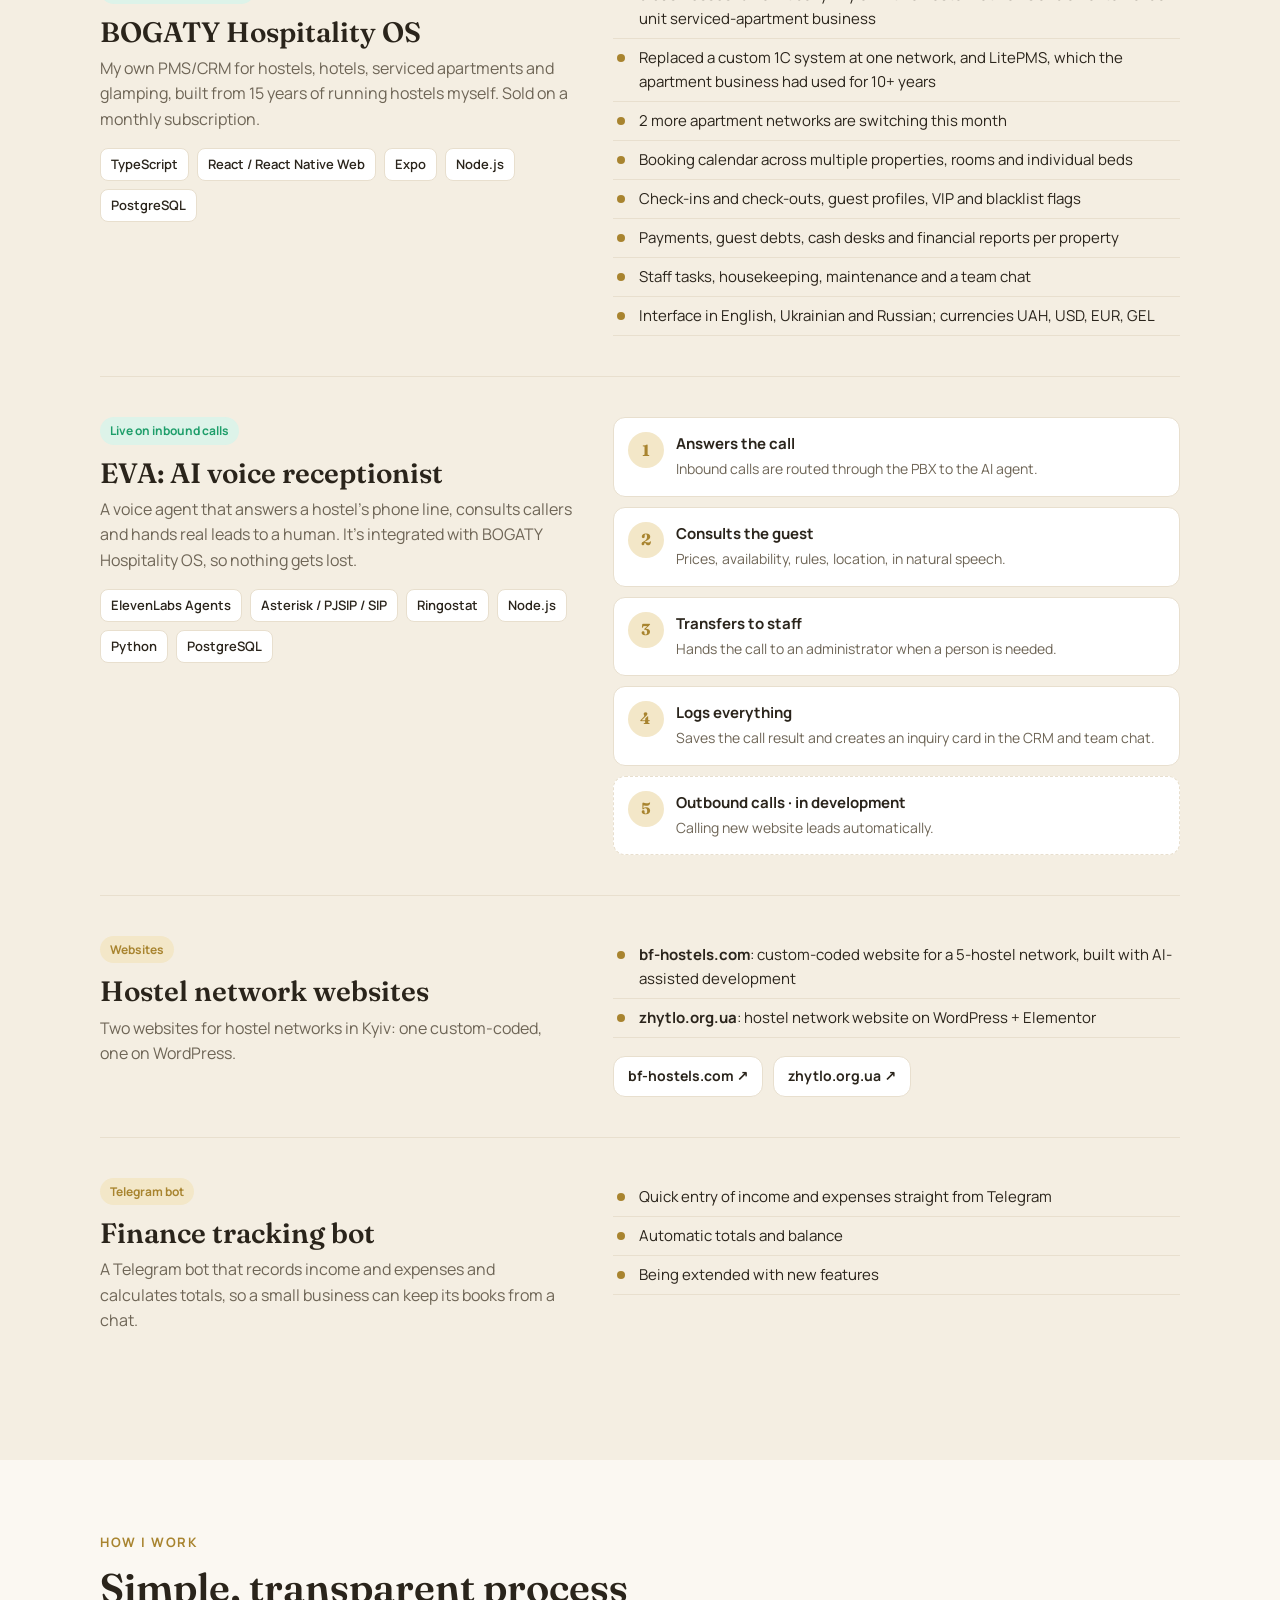
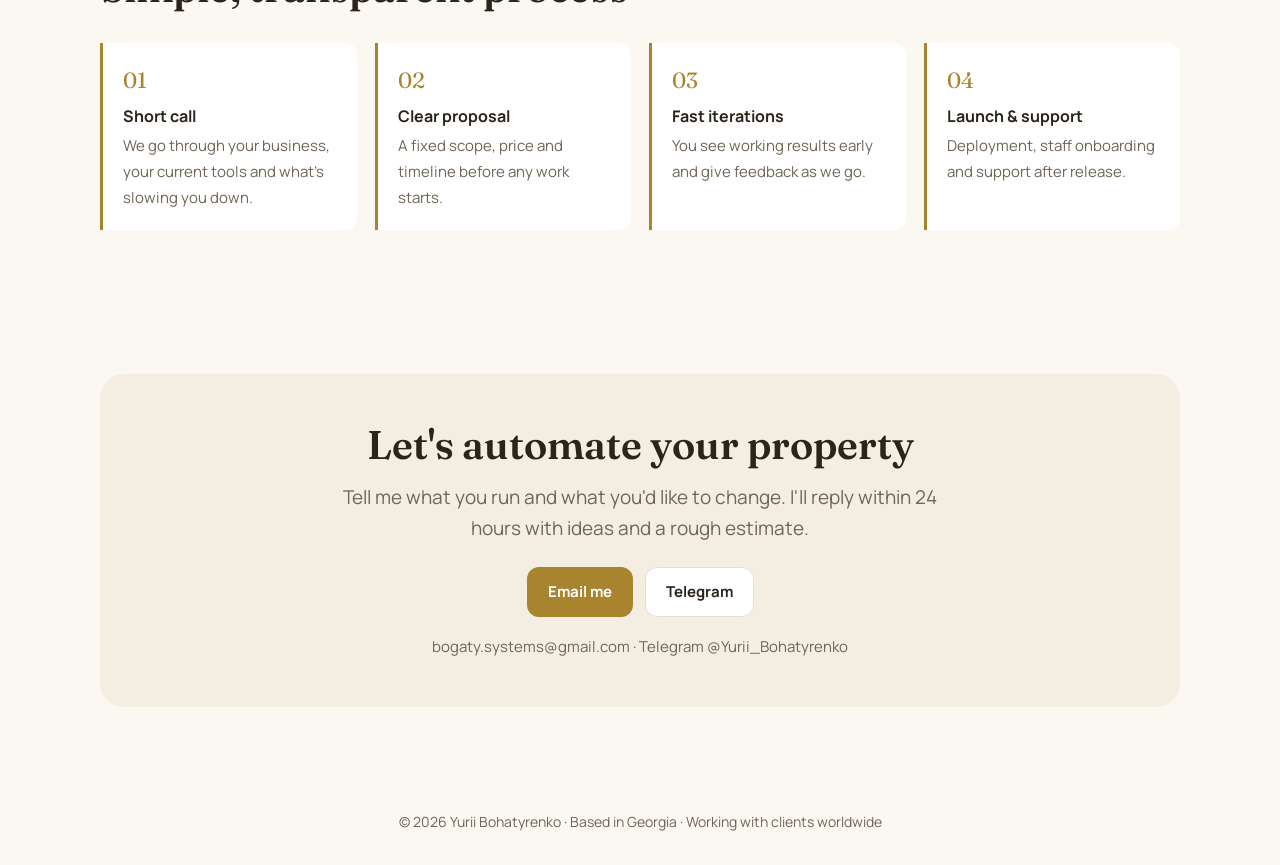
==== commit ba5ea93d: "Portfolio: honest client breakdown and hostel-owner background Co-Authored-By: Claude Opus 5.5 <nore" ====
--- a/index.html
+++ b/index.html
@@ -152,14 +152,14 @@
     <div>
       <div class="eyebrow">Hospitality software · AI automation</div>
       <h1>Software and AI agents for <em>hostels, hotels</em> and short-term rentals</h1>
-      <p class="lead">I build the tools hospitality businesses actually run on: property management systems, AI voice receptionists, booking websites and Telegram bots. My own PMS is used daily by paying hostel and apartment networks.</p>
+      <p class="lead">I've been running hostels in Kyiv since 2011, and now I build the software I always wanted as an owner: property management systems, AI voice receptionists, booking websites and Telegram bots.</p>
       <div class="cta">
         <a class="btn btn-primary" href="#contact">Discuss your project</a>
         <a class="btn btn-ghost" href="#work">See my work</a>
       </div>
       <div class="facts">
-        <div class="fact"><b>3</b><span>networks paying monthly<br>for my PMS</span></div>
-        <div class="fact"><b>+2</b><span>networks agreed<br>to start onboarding</span></div>
+        <div class="fact"><b>15 yrs</b><span>running hostels<br>since 2011</span></div>
+        <div class="fact"><b>3</b><span>businesses run on<br>my PMS daily</span></div>
         <div class="fact"><b>EN · UK · RU</b><span>products and<br>communication</span></div>
       </div>
     </div>
@@ -232,14 +232,16 @@
 
     <article class="case">
       <div>
-        <span class="tag live">In production · paying clients</span>
+        <span class="tag live">In production · daily use</span>
         <h3>BOGATY Hospitality OS</h3>
-        <p>My own PMS/CRM for hostels, hotels, serviced apartments and glamping. Built from scratch and sold on a monthly subscription.</p>
+        <p>My own PMS/CRM for hostels, hotels, serviced apartments and glamping, built from 15 years of running hostels myself. Sold on a monthly subscription.</p>
         <div class="stack"><span>TypeScript</span><span>React / React Native Web</span><span>Expo</span><span>Node.js</span><span>PostgreSQL</span></div>
       </div>
       <div>
         <ul>
-          <li><b>3 networks</b> pay a monthly subscription; 2 more have agreed to start onboarding</li>
+          <li><b>3 businesses</b> run on it daily: my own two hostel networks and an external 58-unit serviced-apartment business</li>
+          <li>Replaced a custom 1C system at one network, and LitePMS, which the apartment business had used for 10+ years</li>
+          <li>2 more apartment networks are switching this month</li>
           <li>Booking calendar across multiple properties, rooms and individual beds</li>
           <li>Check-ins and check-outs, guest profiles, VIP and blacklist flags</li>
           <li>Payments, guest debts, cash desks and financial reports per property</li>
